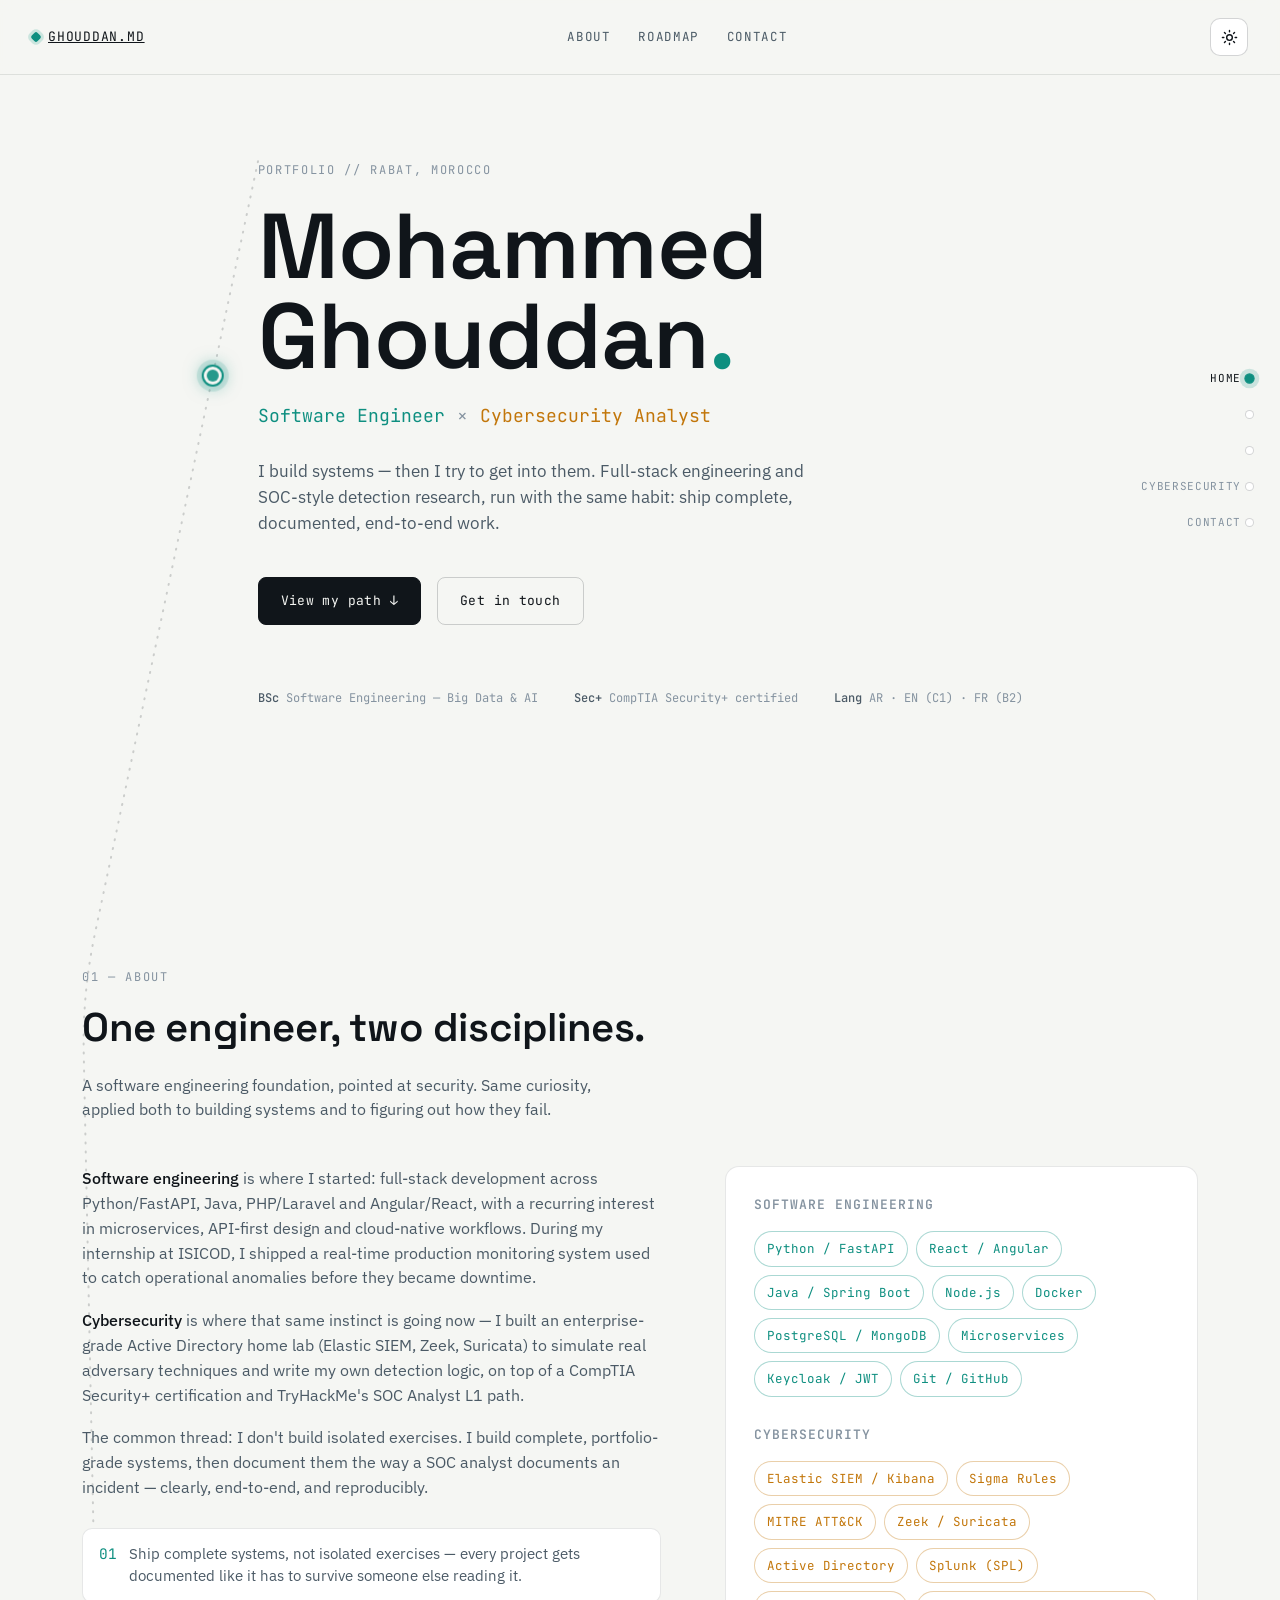
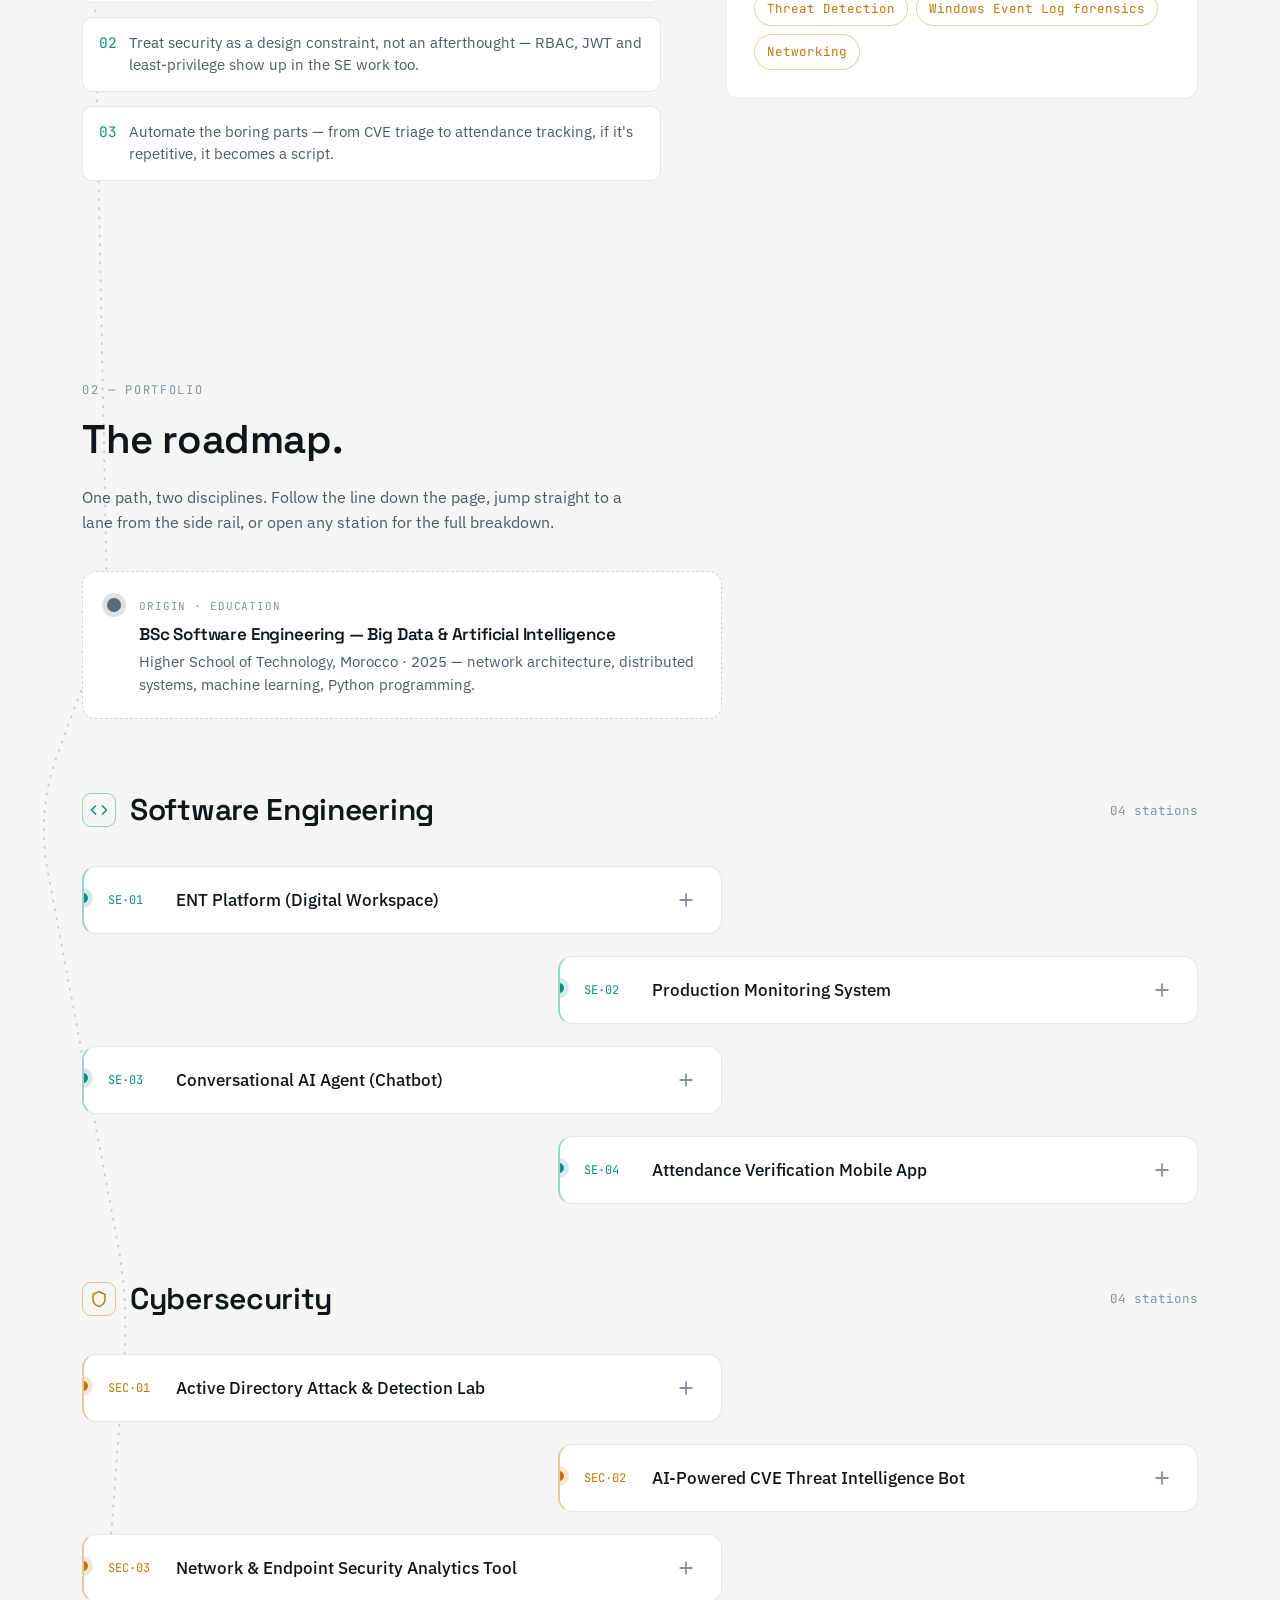
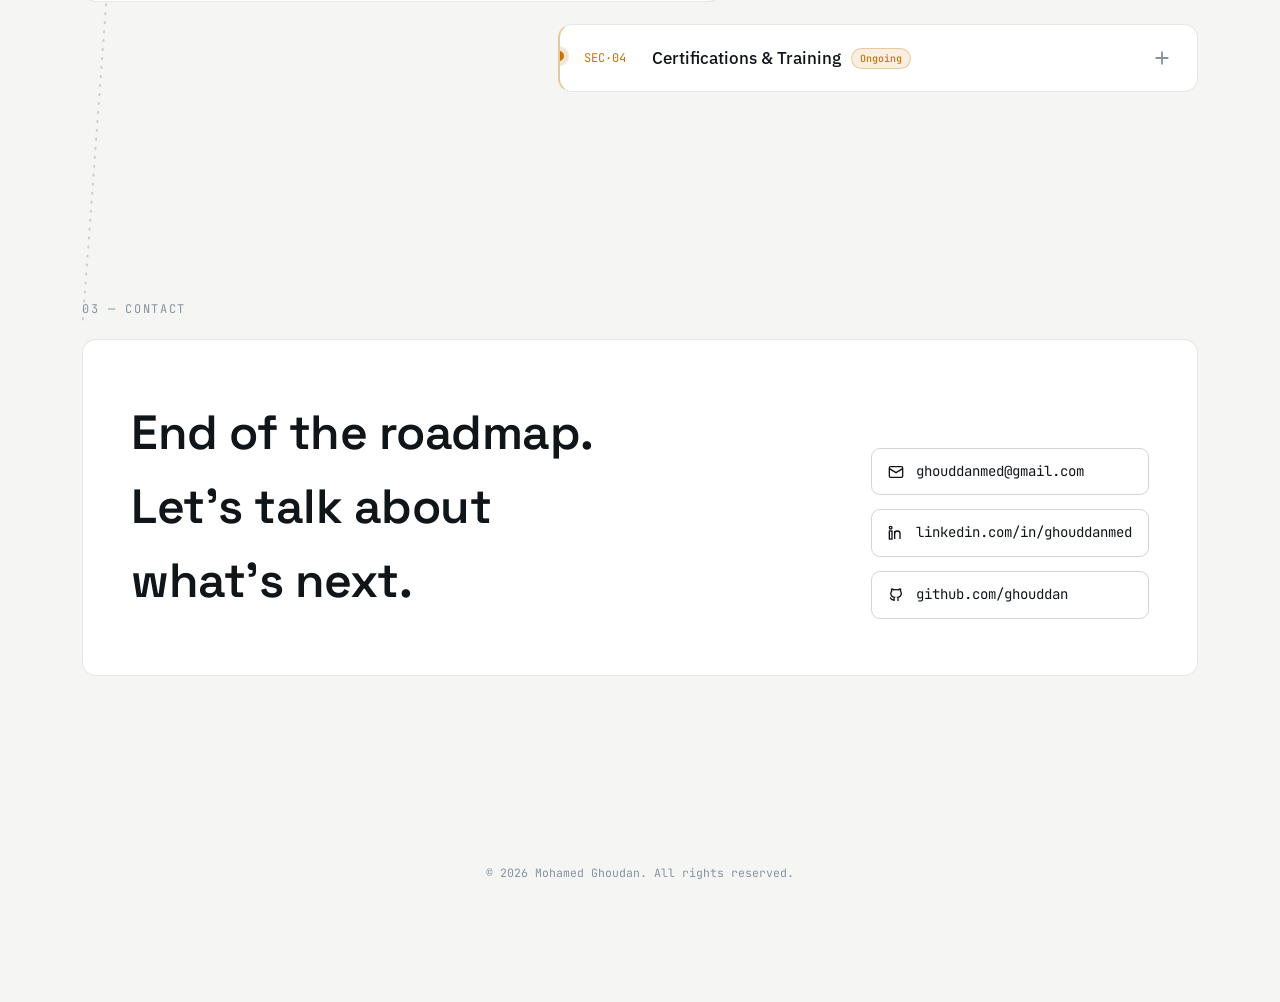
==== index.html @ 58d532fa "change filename" ====
<!DOCTYPE html>
<html lang="en" data-theme="dark">
<head>
<meta charset="UTF-8">
<meta name="viewport" content="width=device-width, initial-scale=1.0">
<title>Mohammed Ghouddan — Software Engineer / Cybersecurity Analyst</title>
<meta name="description" content="Portfolio of Mohammed Ghouddan — Software Engineering and Cybersecurity projects, skills and roadmap.">
<link rel="preconnect" href="https://fonts.googleapis.com">
<link rel="preconnect" href="https://fonts.gstatic.com" crossorigin>
<link href="https://fonts.googleapis.com/css2?family=Space+Grotesk:wght@400;500;600;700&family=IBM+Plex+Sans:wght@400;500;600&family=JetBrains+Mono:wght@400;500;600&display=swap" rel="stylesheet">
<link rel="stylesheet" href="GHOUDDAN.css">
</head>
<body>

<header class="topnav">
  <a href="#hero" class="brand"><span class="brand-dot"></span> GHOUDDAN.MD</a>
  <nav class="topnav-links">
    <a href="#about">About</a>
    <a href="#portfolio">Roadmap</a>
    <a href="#contact">Contact</a>
  </nav>
  <button class="theme-toggle" id="themeToggle" aria-label="Toggle dark and light mode">
    <svg class="icon-sun" viewBox="0 0 24 24" fill="none" stroke-width="2" stroke-linecap="round"><circle cx="12" cy="12" r="4"/><path d="M12 2v2M12 20v2M4.9 4.9l1.4 1.4M17.7 17.7l1.4 1.4M2 12h2M20 12h2M4.9 19.1l1.4-1.4M17.7 6.3l1.4-1.4"/></svg>
    <svg class="icon-moon" viewBox="0 0 24 24" fill="none" stroke-width="2" stroke-linecap="round" stroke-linejoin="round"><path d="M21 12.79A9 9 0 1111.21 3 7 7 0 0021 12.79z"/></svg>
  </button>
</header>

<!-- Traveling spine / avatar layer -->
<div id="spine-layer">
  <svg id="spine-svg">
    <defs>
      <linearGradient id="spineGradient" x1="0" y1="0" x2="0" y2="1">
        <stop offset="0%" stop-color="var(--accent-se)"/>
        <stop offset="100%" stop-color="var(--accent-sec)"/>
      </linearGradient>
    </defs>
    <path id="spine-path"></path>
  </svg>
  <div class="avatar" id="avatar"><div class="avatar-core"></div></div>
</div>

<!-- Side navigation rail -->
<nav class="rail" id="rail">
  <button class="rail-item" data-target="hero"><span class="rail-label">Home</span><span class="rail-dot"></span></button>
  <button class="rail-item" data-target="about"><span class="rail-label">About</span><span class="rail-dot"></span></button>
  <button class="rail-item" data-lane="se" data-target="lane-se"><span class="rail-label">Software Eng.</span><span class="rail-dot"></span></button>
  <button class="rail-item" data-lane="sec" data-target="lane-sec"><span class="rail-label">Cybersecurity</span><span class="rail-dot"></span></button>
  <button class="rail-item" data-target="contact"><span class="rail-label">Contact</span><span class="rail-dot"></span></button>
</nav>

<main>

  <!-- ================= HERO ================= -->
  <section class="section hero" id="hero">
    <div class="wrap">
      <div class="path-node" id="anchor-hero"></div>
      <p class="eyebrow">Portfolio // Rabat, Morocco</p>
      <h1>Mohammed<br>Ghouddan<span class="accent">.</span></h1>
      <p class="hero-title">
        <span class="tag-se">Software Engineer</span>
        <span class="sep">×</span>
        <span class="tag-sec">Cybersecurity Analyst</span>
      </p>
      <p class="hero-tagline">I build systems — then I try to get into them. Full-stack engineering and SOC-style detection research, run with the same habit: ship complete, documented, end-to-end work.</p>
      <div class="hero-ctas">
        <a href="#portfolio" class="btn btn-primary">View my path ↓</a>
        <a href="#contact" class="btn btn-ghost">Get in touch</a>
      </div>
      <div class="hero-meta">
        <span><b>BSc</b> Software Engineering — Big Data &amp; AI</span>
        <span><b>Sec+</b> CompTIA Security+ certified</span>
        <span><b>Lang</b> AR · EN (C1) · FR (B2)</span>
      </div>
    </div>
  </section>

  <!-- ================= ABOUT ================= -->
  <section class="section about reveal" id="about">
    <div class="wrap">
      <div class="path-node" id="anchor-about"></div>
      <div class="section-head">
        <p class="eyebrow">01 — About</p>
        <h2>One engineer, two disciplines.</h2>
        <p class="lede">A software engineering foundation, pointed at security. Same curiosity, applied both to building systems and to figuring out how they fail.</p>
      </div>
      <div class="about-grid">
        <div class="about-story">
          <p><strong>Software engineering</strong> is where I started: full-stack development across Python/FastAPI, Java, PHP/Laravel and Angular/React, with a recurring interest in microservices, API-first design and cloud-native workflows. During my internship at ISICOD, I shipped a real-time production monitoring system used to catch operational anomalies before they became downtime.</p>
          <p><strong>Cybersecurity</strong> is where that same instinct is going now — I built an enterprise-grade Active Directory home lab (Elastic SIEM, Zeek, Suricata) to simulate real adversary techniques and write my own detection logic, on top of a CompTIA Security+ certification and TryHackMe's SOC Analyst L1 path.</p>
          <p>The common thread: I don't build isolated exercises. I build complete, portfolio-grade systems, then document them the way a SOC analyst documents an incident — clearly, end-to-end, and reproducibly.</p>
          <ul class="philosophy-list">
            <li><span class="glyph">01</span> Ship complete systems, not isolated exercises — every project gets documented like it has to survive someone else reading it.</li>
            <li><span class="glyph">02</span> Treat security as a design constraint, not an afterthought — RBAC, JWT and least-privilege show up in the SE work too.</li>
            <li><span class="glyph">03</span> Automate the boring parts — from CVE triage to attendance tracking, if it's repetitive, it becomes a script.</li>
          </ul>
        </div>
        <div class="skills-panel">
          <h3>Software Engineering</h3>
          <div class="chip-row">
            <span class="chip se">Python / FastAPI</span>
            <span class="chip se">React / Angular</span>
            <span class="chip se">Java / Spring Boot</span>
            <span class="chip se">Node.js</span>
            <span class="chip se">Docker</span>
            <span class="chip se">PostgreSQL / MongoDB</span>
            <span class="chip se">Microservices</span>
            <span class="chip se">Keycloak / JWT</span>
            <span class="chip se">Git / GitHub</span>

            
          </div>
          <h3 class="sec-h">Cybersecurity</h3>
          <div class="chip-row">
            <span class="chip sec">Elastic SIEM / Kibana</span>
            <span class="chip sec">Sigma Rules</span>
            <span class="chip sec">MITRE ATT&amp;CK</span>
            <span class="chip sec">Zeek / Suricata</span>
            <span class="chip sec">Active Directory</span>
            <span class="chip sec">Splunk (SPL)</span>
            <span class="chip sec">Threat Detection</span>
            <span class="chip sec">Windows Event Log forensics</span>
            <span class="chip sec">Networking</span>
          </div>
        </div>
      </div>
    </div>
  </section>

  <!-- ================= PORTFOLIO / ROADMAP ================= -->
  <section class="section portfolio reveal" id="portfolio">
    <div class="wrap">
      <div class="section-head portfolio-header">
        <p class="eyebrow">02 — Portfolio</p>
        <h2>The roadmap.</h2>
        <p class="lede">One path, two disciplines. Follow the line down the page, jump straight to a lane from the side rail, or open any station for the full breakdown.</p>
      </div>

      <div class="edu-node">
        <div class="path-node" id="anchor-edu"></div>
        <div class="node-marker"></div>
        <div>
          <p class="node-label">Origin · Education</p>
          <h4>BSc Software Engineering — Big Data &amp; Artificial Intelligence</h4>
          <p>Higher School of Technology, Morocco · 2025 — network architecture, distributed systems, machine learning, Python programming.</p>
        </div>
      </div>

      <!-- ===== SE LANE ===== -->
      <div class="lane lane-se" id="lane-se">
        <div class="path-node" id="anchor-lane-se"></div>
        <div class="lane-head">
          <span class="lane-icon"><svg viewBox="0 0 24 24" fill="none" stroke="currentColor" stroke-width="2"><polyline points="16 18 22 12 16 6"/><polyline points="8 6 2 12 8 18"/></svg></span>
          <h3>Software Engineering</h3>
          <span class="lane-sub">04 stations</span>
        </div>
        <div class="stations">

          <article class="station" data-lane="se">
            <div class="node-marker"></div>
            <button class="station-toggle" aria-expanded="false">
              <span class="station-index">SE·01</span>
              <span class="station-title">ENT Platform (Digital Workspace)</span>
              <span class="station-caret"><svg viewBox="0 0 24 24" fill="none" stroke="currentColor" stroke-width="2"><path d="M12 5v14M5 12h14"/></svg></span>
            </button>
            <div class="station-panel">
              <div class="station-panel-inner">
                <dl class="station-grid">
                  <div><dt>The Problem</dt><dd>Teams needed one secure, centralized digital workspace for files and internal comms instead of fragmented tools scattered across services.</dd></div>
                  <div><dt>The Process</dt><dd>Designed a microservices architecture, built an auth layer around Keycloak/JWT, wired MinIO for distributed file storage with role-controlled access, and containerized every service with Docker for repeatable deploys.</dd></div>
                  <div><dt>Tools Used</dt><dd><div class="tool-chip-row"><span class="tool-chip">Python</span><span class="tool-chip">FastAPI</span><span class="tool-chip">React</span><span class="tool-chip">Cassandra</span><span class="tool-chip">MinIO</span><span class="tool-chip">Redis</span><span class="tool-chip">Docker</span><span class="tool-chip">Keycloak</span></div></dd></div>
                  <div><dt>Result / Impact</dt><dd>Role-based access control across every service and a horizontally scalable storage layer — architecture ready for multi-team use.</dd></div>
                </dl>
              </div>
            </div>
          </article>

          <article class="station" data-lane="se">
            <div class="node-marker"></div>
            <button class="station-toggle" aria-expanded="false">
              <span class="station-index">SE·02</span>
              <span class="station-title">Production Monitoring System</span>
              <span class="station-caret"><svg viewBox="0 0 24 24" fill="none" stroke="currentColor" stroke-width="2"><path d="M12 5v14M5 12h14"/></svg></span>
            </button>
            <div class="station-panel">
              <div class="station-panel-inner">
                <dl class="station-grid">
                  <div><dt>The Problem</dt><dd>The factory had no real-time visibility into production. Machine failures and downtime were detected late, leading to delayed responses and reduced efficiency.</dd></div>
                  <div><dt>The Process</dt><dd>Built an Angular dashboard consuming a Spring Boot REST API, implemented live data-fetching and state management, and designed KPI visualizations around how floor operators actually work.</dd></div>
                  <div><dt>Tools Used</dt><dd><div class="tool-chip-row"><span class="tool-chip">Angular</span><span class="tool-chip">Spring Boot</span><span class="tool-chip">REST APIs</span><span class="tool-chip">Java</span></div></dd></div>
                  <div><dt>Result / Impact</dt><dd>Real-time dashboards that cut the time to spot anomalies, directly reducing unplanned downtime windows.</dd></div>
                </dl>
              </div>
            </div>
          </article>

          <article class="station" data-lane="se">
            <div class="node-marker"></div>
            <button class="station-toggle" aria-expanded="false">
              <span class="station-index">SE·03</span>
              <span class="station-title">Conversational AI Agent (Chatbot)</span>
              <span class="station-caret"><svg viewBox="0 0 24 24" fill="none" stroke="currentColor" stroke-width="2"><path d="M12 5v14M5 12h14"/></svg></span>
            </button>
            <div class="station-panel">
              <div class="station-panel-inner">
                <dl class="station-grid">
                  <div><dt>The Problem</dt><dd>Internal teams needed a fast way to query organization-specific knowledge without digging through scattered documents.</dd></div>
                  <div><dt>The Process</dt><dd>Scraped and structured organizational web data, then layered prompt design and NLP techniques on top of LLaMA 3 to keep answers grounded and contextual.</dd></div>
                  <div><dt>Tools Used</dt><dd><div class="tool-chip-row"><span class="tool-chip">LLaMA 3</span><span class="tool-chip">Python</span><span class="tool-chip">NLP</span><span class="tool-chip">Prompt Engineering</span></div></dd></div>
                  <div><dt>Result / Impact</dt><dd>A working conversational layer over internal knowledge that cut the time to find a specific answer from minutes to seconds.</dd></div>
                </dl>
              </div>
            </div>
          </article>

          <article class="station" data-lane="se">
            <div class="node-marker"></div>
            <button class="station-toggle" aria-expanded="false">
              <span class="station-index">SE·04</span>
              <span class="station-title">Attendance Verification Mobile App</span>
              <span class="station-caret"><svg viewBox="0 0 24 24" fill="none" stroke="currentColor" stroke-width="2"><path d="M12 5v14M5 12h14"/></svg></span>
            </button>
            <div class="station-panel">
              <div class="station-panel-inner">
                <dl class="station-grid">
                  <div><dt>The Problem</dt><dd>Manual attendance tracking was slow, error-prone, and easy to falsify.</dd></div>
                  <div><dt>The Process</dt><dd>Built a Flutter app with QR-code check-in and designed a fast, intuitive mobile UI for scanning under real classroom conditions.</dd></div>
                  <div><dt>Tools Used</dt><dd><div class="tool-chip-row"><span class="tool-chip">Flutter</span><span class="tool-chip">Dart</span><span class="tool-chip">QR Scanning</span></div></dd></div>
                  <div><dt>Result / Impact</dt><dd>Verifiable, tamper-resistant attendance records captured in seconds per student.</dd></div>
                </dl>
              </div>
            </div>
          </article>

        </div>
      </div>

      <!-- ===== SECURITY LANE ===== -->
      <div class="lane lane-sec" id="lane-sec">
        <div class="path-node" id="anchor-lane-sec"></div>
        <div class="lane-head">
          <span class="lane-icon"><svg viewBox="0 0 24 24" fill="none" stroke="currentColor" stroke-width="2"><path d="M12 2l8 4v6c0 5-3.4 8.4-8 10-4.6-1.6-8-5-8-10V6l8-4z"/></svg></span>
          <h3>Cybersecurity</h3>
          <span class="lane-sub">04 stations</span>
        </div>
        <div class="stations">

          <article class="station" data-lane="sec">
            <div class="node-marker"></div>
            <button class="station-toggle" aria-expanded="false">
              <span class="station-index">SEC·01</span>
              <span class="station-title">Active Directory Attack &amp; Detection Lab</span>
              <span class="station-caret"><svg viewBox="0 0 24 24" fill="none" stroke="currentColor" stroke-width="2"><path d="M12 5v14M5 12h14"/></svg></span>
            </button>
            <div class="station-panel">
              <div class="station-panel-inner">
                <dl class="station-grid">
                  <div><dt>The Problem</dt><dd>Wanted hands-on, SOC-equivalent experience detecting real adversary techniques instead of just reading about them.</dd></div>
                  <div><dt>The Process</dt><dd>Deployed a full virtualized enterprise environment — Windows Server AD/DC, domain-joined clients, a Kali attacker VM, Elastic SIEM, Zeek, Suricata and Sysmon telemetry — then ran 10+ attack scenarios (Kerberoasting, Pass-the-Hash, credential dumping, lateral movement, persistence, C2) and wrote a Sigma rule for each, mapped to MITRE ATT&amp;CK.</dd></div>
                  <div><dt>Tools Used</dt><dd><div class="tool-chip-row"><span class="tool-chip">Elastic SIEM</span><span class="tool-chip">Zeek</span><span class="tool-chip">Suricata</span><span class="tool-chip">Sysmon</span><span class="tool-chip">Sigma</span><span class="tool-chip">MITRE ATT&amp;CK</span><span class="tool-chip">Kali Linux</span></div></dd></div>
                  <div><dt>Result / Impact</dt><dd>10+ documented attack-and-detect cycles published to GitHub with incident reports, IOC lists and detection-gap analysis, written to SOC reporting standards.</dd></div>
                </dl>
              </div>
            </div>
          </article>

          <article class="station" data-lane="sec">
            <div class="node-marker"></div>
            <button class="station-toggle" aria-expanded="false">
              <span class="station-index">SEC·02</span>
              <span class="station-title">AI-Powered CVE Threat Intelligence Bot</span>
              <span class="station-caret"><svg viewBox="0 0 24 24" fill="none" stroke="currentColor" stroke-width="2"><path d="M12 5v14M5 12h14"/></svg></span>
            </button>
            <div class="station-panel">
              <div class="station-panel-inner">
                <dl class="station-grid">
                  <div><dt>The Problem</dt><dd>Roughly 287 new CVEs surface daily — manually triaging which ones actually matter isn't sustainable for a small team.</dd></div>
                  <div><dt>The Process</dt><dd>Built a pipeline pulling from NVD, CISA KEV and EPSS, ran everything through a 3-tier intelligent filter, then fed structured payloads to Gemini Flash to draft analyst-style briefings, delivered daily via Telegram on a cron schedule.</dd></div>
                  <div><dt>Tools Used</dt><dd><div class="tool-chip-row"><span class="tool-chip">Python</span><span class="tool-chip">NVD API</span><span class="tool-chip">CISA KEV</span><span class="tool-chip">EPSS</span><span class="tool-chip">Gemini Flash</span><span class="tool-chip">Telegram Bot API</span></div></dd></div>
                  <div><dt>Result / Impact</dt><dd>Cut ~287 raw daily CVEs down to 5–10 genuinely actionable alerts, delivered automatically every day.</dd></div>
                </dl>
              </div>
            </div>
          </article>

          <article class="station" data-lane="sec">
            <div class="node-marker"></div>
            <button class="station-toggle" aria-expanded="false">
              <span class="station-index">SEC·03</span>
              <span class="station-title">Network &amp; Endpoint Security Analytics Tool</span>
              <span class="station-caret"><svg viewBox="0 0 24 24" fill="none" stroke="currentColor" stroke-width="2"><path d="M12 5v14M5 12h14"/></svg></span>
            </button>
            <div class="station-panel">
              <div class="station-panel-inner">
                <dl class="station-grid">
                  <div><dt>The Problem</dt><dd>Manual PCAP and log review during triage is slow, repetitive, and easy to get wrong under time pressure.</dd></div>
                  <div><dt>The Process</dt><dd>Built a Python engine on Scapy and Pandas for automated anomaly detection and IOC extraction across combined PCAP and log sources, producing structured triage reports.</dd></div>
                  <div><dt>Tools Used</dt><dd><div class="tool-chip-row"><span class="tool-chip">Python</span><span class="tool-chip">Scapy</span><span class="tool-chip">Pandas</span></div></dd></div>
                  <div><dt>Result / Impact</dt><dd>Structured, reproducible triage reports that cut manual review time on suspicious traffic investigations.</dd></div>
                </dl>
              </div>
            </div>
          </article>

          <article class="station is-cert" data-lane="sec">
            <div class="node-marker"></div>
            <button class="station-toggle" aria-expanded="false">
              <span class="station-index">SEC·04</span>
              <span class="station-title">Certifications &amp; Training <span class="cert-badge">Ongoing</span></span>
              <span class="station-caret"><svg viewBox="0 0 24 24" fill="none" stroke="currentColor" stroke-width="2"><path d="M12 5v14M5 12h14"/></svg></span>
            </button>
            <div class="station-panel">
              <div class="station-panel-inner">
                <dl class="station-grid">
                  <div><dt>The Problem</dt><dd>Needed a structured, verifiable way to build and prove SOC-relevant knowledge — SIEM operations, network analysis, incident response — beyond self-directed lab work.</dd></div>
                  <div><dt>The Process</dt><dd>Completed the TryHackMe SOC Analyst Level 1 path end-to-end (SIEM operations, network traffic analysis, endpoint detection, threat intel, phishing analysis, incident response) and earned CompTIA Security+, publishing a write-up for every lab to GitHub.</dd></div>
                  <div><dt>Tools Used</dt><dd><div class="tool-chip-row"><span class="tool-chip">CompTIA Security+</span><span class="tool-chip">TryHackMe</span><span class="tool-chip">SOC Level 1 Path</span></div></dd></div>
                  <div><dt>Result / Impact</dt><dd>CompTIA Security+ (valid Apr 2026 – Apr 2029) plus a full, publicly documented SOC Analyst L1 curriculum — consistent documentation practice aligned with professional SOC reporting.</dd></div>
                </dl>
              </div>
            </div>
          </article>

        </div>
      </div>

    </div>
  </section>

  <!-- ================= CONTACT ================= -->
  <section class="section contact reveal" id="contact">
    <div class="wrap">
      <div class="path-node" id="anchor-contact"></div>
      <p class="eyebrow">03 — Contact</p>
      <div class="contact-box" style="margin-top:20px;">
        <h2>End of the roadmap. Let's talk about what's next.</h2>
        <div class="contact-links">
          <a class="contact-link" href="mailto:ghouddanmed@gmail.com">
            <svg viewBox="0 0 24 24" fill="none" stroke="currentColor" stroke-width="2"><rect x="2" y="4" width="20" height="16" rx="2"/><path d="M2 7l10 6 10-6"/></svg>
            ghouddanmed@gmail.com
          </a>
          <a class="contact-link" href="https://linkedin.com/in/ghouddanmed" target="_blank" rel="noopener">
            <svg viewBox="0 0 24 24" fill="none" stroke="currentColor" stroke-width="2"><rect x="2" y="9" width="4" height="12"/><circle cx="4" cy="4" r="2"/><path d="M10 9v12M10 13a4 4 0 018 0v8"/></svg>
            linkedin.com/in/ghouddanmed
          </a>
          <a class="contact-link" href="https://github.com/ghouddan" target="_blank" rel="noopener">
            <svg viewBox="0 0 24 24" fill="none" stroke="currentColor" stroke-width="2"><path d="M9 19c-4.3 1.4-4.3-2.5-6-3m12 5v-3.5c0-1 .1-1.4-.5-2 2.8-.3 5.5-1.4 5.5-6a4.6 4.6 0 00-1.3-3.2 4.2 4.2 0 00-.1-3.2s-1.1-.3-3.5 1.3a12.3 12.3 0 00-6.2 0C6.7 2.8 5.6 3.1 5.6 3.1a4.2 4.2 0 00-.1 3.2A4.6 4.6 0 004.2 9.5c0 4.6 2.7 5.7 5.5 6-.6.6-.6 1.2-.5 2V21"/></svg>
            github.com/ghouddan
          </a>
        </div>
      </div>
    </div>
  </section>

  <p class="footer">© 2026 Mohamed Ghoudan. All rights reserved.</p>
</main>
<script src="GHOUDDAN.js"></script>
</body>
</html>
---- GHOUDDAN.css ----
/* ============ TOKENS ============ */
:root{
  --bg:#0B0F14;
  --bg-elevated:#111820;
  --surface:#141B24;
  --surface-2:#182029;
  --text:#E7EDF3;
  --text-muted:#8FA0AF;
  --text-faint:#5C6C7A;
  --border:rgba(231,237,243,0.10);
  --border-strong:rgba(231,237,243,0.18);
  --accent-se:#2DD4BF;
  --accent-se-rgb:45,212,191;
  --accent-sec:#F5A623;
  --accent-sec-rgb:245,166,35;
  --accent-neutral:#7C8B99;
  --shadow:0 20px 60px -20px rgba(0,0,0,0.6);
  --radius:14px;
  --font-display:'Space Grotesk', sans-serif;
  --font-body:'IBM Plex Sans', sans-serif;
  --font-mono:'JetBrains Mono', monospace;
  --maxw:1180px;
  --dur:0.5s;
  --ease:cubic-bezier(.22,.61,.36,1);
}
html[data-theme="light"]{
  --bg:#F5F6F3;
  --bg-elevated:#FFFFFF;
  --surface:#FFFFFF;
  --surface-2:#EEF1EE;
  --text:#10151A;
  --text-muted:#4B5A66;
  --text-faint:#8593A0;
  --border:rgba(16,21,26,0.10);
  --border-strong:rgba(16,21,26,0.18);
  --accent-se:#0E8F80;
  --accent-se-rgb:14,143,128;
  --accent-sec:#C2760A;
  --accent-sec-rgb:194,118,10;
  --accent-neutral:#5B6B78;
  --shadow:0 20px 50px -24px rgba(16,21,26,0.25);
}

*{box-sizing:border-box;}
html{scroll-behavior:smooth;}
@media (prefers-reduced-motion: reduce){
  html{scroll-behavior:auto;}
  *{animation-duration:0.001ms !important; animation-iteration-count:1 !important; transition-duration:0.001ms !important;}
}
body{
  margin:0;
  background:var(--bg);
  color:var(--text);
  font-family:var(--font-body);
  line-height:1.55;
  -webkit-font-smoothing:antialiased;
  transition:background var(--dur) var(--ease), color var(--dur) var(--ease);
  overflow-x:hidden;
}
h1,h2,h3,h4{
  font-family:var(--font-display);
  margin:0;
  letter-spacing:-0.01em;
  font-weight:600;
}
p{margin:0;}
a{color:inherit;}
button{font-family:inherit;cursor:pointer;}
.eyebrow{
  font-family:var(--font-mono);
  font-size:12px;
  letter-spacing:0.14em;
  text-transform:uppercase;
  color:var(--text-faint);
}
.wrap{max-width:var(--maxw); margin:0 auto; padding:0 32px;}
@media (max-width:640px){.wrap{padding:0 20px;}}

::selection{background:rgba(var(--accent-se-rgb),0.35); color:var(--text);}
:focus-visible{outline:2px solid var(--accent-se); outline-offset:3px; border-radius:4px;}

/* ============ TOP NAV ============ */
.topnav{
  position:fixed; top:0; left:0; right:0; z-index:60;
  display:flex; align-items:center; justify-content:space-between;
  padding:18px 32px;
  backdrop-filter:blur(10px);
  background:color-mix(in srgb, var(--bg) 78%, transparent);
  border-bottom:1px solid var(--border);
}
.brand{
  font-family:var(--font-mono);
  font-size:13px;
  letter-spacing:0.06em;
  display:flex; align-items:center; gap:8px;
}
.brand-dot{width:8px;height:8px;border-radius:2px;background:var(--accent-se); box-shadow:0 0 0 3px rgba(var(--accent-se-rgb),0.18); transform:rotate(45deg);}
.topnav-links{display:flex; align-items:center; gap:28px;}
.topnav-links a{
  font-family:var(--font-mono);
  font-size:12.5px;
  letter-spacing:0.05em;
  text-transform:uppercase;
  text-decoration:none;
  color:var(--text-muted);
  position:relative;
  padding:4px 0;
  transition:color 0.2s var(--ease);
}
.topnav-links a:hover{color:var(--text);}
.topnav-links a::after{
  content:''; position:absolute; left:0; bottom:-2px; width:0; height:1px;
  background:var(--accent-se); transition:width 0.25s var(--ease);
}
.topnav-links a:hover::after{width:100%;}
@media (max-width:768px){.topnav-links{display:none;}}

.theme-toggle{
  width:38px; height:38px; border-radius:10px;
  border:1px solid var(--border-strong);
  background:var(--surface);
  display:flex; align-items:center; justify-content:center;
  transition:border-color 0.2s var(--ease), transform 0.2s var(--ease);
}
.theme-toggle:hover{border-color:var(--accent-se);}
.theme-toggle svg{width:17px;height:17px; stroke:var(--text);}
html[data-theme="dark"] .icon-sun{display:none;}
html[data-theme="light"] .icon-moon{display:none;}

/* ============ SIDE RAIL NAV ============ */
.rail{
  position:fixed; right:26px; top:50%; transform:translateY(-50%);
  z-index:55; display:flex; flex-direction:column; gap:18px;
  align-items:flex-end;
}
.rail-item{
  display:flex; align-items:center; gap:10px;
  background:none; border:none; padding:2px 0;
  color:var(--text-faint);
}
.rail-dot{
  width:9px; height:9px; border-radius:50%;
  border:1.5px solid var(--border-strong);
  background:var(--bg-elevated);
  transition:all 0.25s var(--ease);
}
.rail-item .rail-label{
  font-family:var(--font-mono); font-size:11px; letter-spacing:0.06em;
  text-transform:uppercase; opacity:0; transform:translateX(6px);
  transition:all 0.2s var(--ease); white-space:nowrap;
}
.rail-item:hover .rail-label{opacity:1; transform:translateX(0);}
.rail-item.active .rail-dot{
  background:var(--accent-se); border-color:var(--accent-se);
  box-shadow:0 0 0 4px rgba(var(--accent-se-rgb),0.18);
  transform:scale(1.15);
}
.rail-item.active[data-lane="sec"] .rail-dot{background:var(--accent-sec); border-color:var(--accent-sec); box-shadow:0 0 0 4px rgba(var(--accent-sec-rgb),0.18);}
.rail-item.active .rail-label{opacity:1; color:var(--text);}
@media (max-width:768px){
  .rail{
    right:0; left:0; top:auto; bottom:0; transform:none;
    flex-direction:row; justify-content:center; gap:22px;
    background:color-mix(in srgb, var(--bg) 85%, transparent);
    backdrop-filter:blur(10px);
    border-top:1px solid var(--border);
    padding:12px 0 calc(12px + env(safe-area-inset-bottom));
  }
  .rail-label{display:none !important;}
}

/* ============ SPINE / PATH LAYER ============ */
#spine-layer{
  position:absolute; top:0; left:0; width:100%; pointer-events:none; z-index:1;
}
#spine-svg{position:absolute; top:0; left:0; width:100%; height:100%; overflow:visible;}
#spine-path{
  fill:none;
  stroke:var(--border-strong);
  stroke-width:2;
  stroke-dasharray:1 8;
  stroke-linecap:round;
}
#spine-path-progress{
  fill:none;
  stroke:url(#spineGradient);
  stroke-width:2;
  stroke-linecap:round;
  transition:stroke-dashoffset 0.05s linear;
}
.avatar{
  position:absolute; top:0; left:0; width:22px; height:22px;
  transform:translate(-50%,-50%);
  z-index:2; will-change:transform;
}
.avatar-core{
  width:100%; height:100%; border-radius:50%;
  background:var(--bg);
  border:2px solid var(--accent-se);
  box-shadow:0 0 0 5px rgba(var(--accent-se-rgb),0.15), 0 0 18px rgba(var(--accent-se-rgb),0.5);
  transition:border-color 0.4s var(--ease), box-shadow 0.4s var(--ease);
}
.avatar-core::after{
  content:''; position:absolute; inset:5px; border-radius:50%;
  background:var(--accent-se);
  opacity:0.9;
}
.avatar.lane-sec .avatar-core{
  border-color:var(--accent-sec);
  box-shadow:0 0 0 5px rgba(var(--accent-sec-rgb),0.15), 0 0 18px rgba(var(--accent-sec-rgb),0.5);
}
.avatar.lane-sec .avatar-core::after{background:var(--accent-sec);}
.path-node{position:absolute; width:1px; height:1px;}

/* ============ SECTIONS ============ */
.section{position:relative; z-index:2; padding:140px 0 60px;}
.reveal{opacity:0; transform:translateY(24px); transition:opacity 0.7s var(--ease), transform 0.7s var(--ease);}
.reveal.in-view{opacity:1; transform:translateY(0);}

/* ---- HERO ---- */
.hero{
  min-height:92vh; display:flex; flex-direction:column; justify-content:center;
  padding-top:100px;
}
.hero .eyebrow{margin-bottom:22px;}
.hero h1{
  font-size:clamp(42px, 8vw, 92px);
  line-height:0.98;
  margin-bottom:20px;
}
.hero h1 .accent{color:var(--accent-se);}
.hero-title{
  font-family:var(--font-mono);
  font-size:clamp(14px,2vw,18px);
  color:var(--text-muted);
  display:flex; align-items:center; gap:12px; flex-wrap:wrap;
  margin-bottom:28px;
}
.hero-title .sep{color:var(--text-faint);}
.hero-title .tag-se{color:var(--accent-se);}
.hero-title .tag-sec{color:var(--accent-sec);}
.hero-tagline{
  max-width:560px; font-size:17px; color:var(--text-muted); margin-bottom:40px;
}
.hero-ctas{display:flex; gap:16px; flex-wrap:wrap;}
.btn{
  font-family:var(--font-mono); font-size:13px; letter-spacing:0.03em;
  padding:13px 22px; border-radius:8px; text-decoration:none;
  display:inline-flex; align-items:center; gap:8px;
  transition:transform 0.2s var(--ease), border-color 0.2s var(--ease), background 0.2s var(--ease);
  border:1px solid var(--border-strong);
}
.btn:hover{transform:translateY(-2px);}
.btn-primary{background:var(--text); color:var(--bg); border-color:var(--text);}
.btn-primary:hover{background:var(--accent-se); border-color:var(--accent-se); color:#04140F;}
.btn-ghost{background:transparent; color:var(--text);}
.btn-ghost:hover{border-color:var(--accent-sec); color:var(--accent-sec);}

.hero-meta{
  margin-top:64px; display:flex; gap:36px; flex-wrap:wrap;
  font-family:var(--font-mono); font-size:12px; color:var(--text-faint);
}
.hero-meta span b{color:var(--text-muted); font-weight:500;}

/* ---- ABOUT ---- */
.about-grid{display:grid; grid-template-columns:1.1fr 0.9fr; gap:64px; align-items:start;}
@media (max-width:860px){.about-grid{grid-template-columns:1fr; gap:40px;}}
.section-head{margin-bottom:44px;}
.section-head h2{font-size:clamp(28px,4vw,40px); margin-top:10px;}
.section-head .lede{color:var(--text-muted); margin-top:14px; max-width:560px; font-size:16px;}

.about-story p{color:var(--text-muted); margin-bottom:18px; font-size:16px;}
.about-story p:last-child{margin-bottom:0;}
.about-story strong{color:var(--text); font-weight:500;}

.philosophy-list{list-style:none; margin:28px 0 0; padding:0; display:grid; gap:14px;}
.philosophy-list li{
  display:flex; gap:12px; font-size:14.5px; color:var(--text-muted);
  padding:14px 16px; border:1px solid var(--border); border-radius:10px; background:var(--surface);
}
.philosophy-list li .glyph{color:var(--accent-se); font-family:var(--font-mono); flex-shrink:0;}

.skills-panel{
  background:var(--surface); border:1px solid var(--border); border-radius:var(--radius);
  padding:28px;
}
.skills-panel h3{font-size:13px; font-family:var(--font-mono); text-transform:uppercase; letter-spacing:0.08em; color:var(--text-faint); margin-bottom:16px;}
.skills-panel h3.sec-h{margin-top:28px;}
.chip-row{display:flex; flex-wrap:wrap; gap:8px;}
.chip{
  font-family:var(--font-mono); font-size:12.5px; padding:7px 12px;
  border-radius:20px; border:1px solid var(--border-strong); color:var(--text-muted);
  background:var(--bg-elevated);
}
.chip.se{border-color:rgba(var(--accent-se-rgb),0.35); color:var(--accent-se);}
.chip.sec{border-color:rgba(var(--accent-sec-rgb),0.35); color:var(--accent-sec);}

/* ---- PORTFOLIO / ROADMAP ---- */
.portfolio-header{text-align:left; margin-bottom:20px;}
.edu-node{
  display:flex; align-items:flex-start; gap:18px;
  margin:36px 0 68px;
  padding:22px 24px; border-radius:var(--radius);
  border:1px dashed var(--border-strong); background:var(--surface);
  max-width:640px;
}
.edu-node .node-marker{
  width:14px; height:14px; border-radius:50%; margin-top:4px; flex-shrink:0;
  background:var(--accent-neutral); box-shadow:0 0 0 5px color-mix(in srgb, var(--accent-neutral) 20%, transparent);
}
.edu-node .node-label{font-family:var(--font-mono); font-size:11px; text-transform:uppercase; letter-spacing:0.08em; color:var(--text-faint); margin-bottom:6px;}
.edu-node h4{font-size:17px; font-weight:600;}
.edu-node p{color:var(--text-muted); font-size:14.5px; margin-top:4px;}

.lane-head{
  display:flex; align-items:center; gap:14px; margin:64px 0 32px;
}
.lane-head h3{font-size:clamp(22px,3vw,30px);}
.lane-head .lane-icon{
  width:34px; height:34px; border-radius:9px; display:flex; align-items:center; justify-content:center;
  border:1px solid var(--border-strong);
}
.lane-se .lane-icon{color:var(--accent-se); border-color:rgba(var(--accent-se-rgb),0.4);}
.lane-sec .lane-icon{color:var(--accent-sec); border-color:rgba(var(--accent-sec-rgb),0.4);}
.lane-head .lane-icon svg{width:18px;height:18px;}
.lane-sub{font-family:var(--font-mono); font-size:12.5px; color:var(--text-faint); margin-left:auto;}

.lane{position:relative; padding-bottom:8px;}
.stations{display:grid; gap:22px;}

.station{
  position:relative;
  border:1px solid var(--border); border-radius:var(--radius);
  background:var(--surface);
  overflow:hidden;
  transition:border-color 0.25s var(--ease), transform 0.25s var(--ease);
  max-width:640px;
}
.lane-se .station:nth-child(even){margin-left:auto;}
.lane-sec .station:nth-child(even){margin-left:auto;}
@media (max-width:760px){
  .lane-se .station:nth-child(even), .lane-sec .station:nth-child(even){margin-left:0;}
}
.station:hover{border-color:var(--border-strong);}
.lane-se .station{border-left:2px solid rgba(var(--accent-se-rgb),0.4);}
.lane-sec .station{border-left:2px solid rgba(var(--accent-sec-rgb),0.4);}

.station .node-marker{
  position:absolute; top:26px; left:-1px; width:10px; height:10px; border-radius:50%;
  transform:translateX(-50%);
}
.lane-se .node-marker{background:var(--accent-se); box-shadow:0 0 0 5px rgba(var(--accent-se-rgb),0.18);}
.lane-sec .node-marker{background:var(--accent-sec); box-shadow:0 0 0 5px rgba(var(--accent-sec-rgb),0.18);}

.station-toggle{
  width:100%; display:flex; align-items:center; gap:16px;
  background:none; border:none; padding:22px 24px; text-align:left;
  color:var(--text);
}
.station-index{
  font-family:var(--font-mono); font-size:12px; color:var(--text-faint);
  flex-shrink:0; width:52px;
}
.lane-se .station-index{color:var(--accent-se);}
.lane-sec .station-index{color:var(--accent-sec);}
.station-title{font-size:17px; font-weight:500; flex:1;}
.station-caret{
  width:22px; height:22px; flex-shrink:0; color:var(--text-faint);
  transition:transform 0.3s var(--ease);
}
.station-toggle[aria-expanded="true"] .station-caret{transform:rotate(45deg); color:var(--accent-se);}
.lane-sec .station-toggle[aria-expanded="true"] .station-caret{color:var(--accent-sec);}

.station-panel{
  max-height:0; overflow:hidden; transition:max-height 0.4s var(--ease);
}
.station-panel-inner{padding:2px 24px 26px 24px;}
.station-grid{display:grid; gap:18px; margin:0;}
.station-grid > div{border-top:1px solid var(--border); padding-top:14px;}
.station-grid dt{
  font-family:var(--font-mono); font-size:11px; text-transform:uppercase; letter-spacing:0.08em;
  color:var(--text-faint); margin-bottom:6px;
}
.station-grid dd{margin:0; font-size:14.5px; color:var(--text-muted);}
.tool-chip-row{display:flex; flex-wrap:wrap; gap:7px;}
.tool-chip{
  font-family:var(--font-mono); font-size:11.5px; padding:5px 10px; border-radius:6px;
  background:var(--bg-elevated); border:1px solid var(--border-strong); color:var(--text-muted);
}

/* Certification node style variant */
.station.is-cert .station-title{display:flex; align-items:center; gap:10px;}
.cert-badge{
  font-family:var(--font-mono); font-size:10px; padding:3px 8px; border-radius:20px;
  background:rgba(var(--accent-sec-rgb),0.12); color:var(--accent-sec); border:1px solid rgba(var(--accent-sec-rgb),0.3);
}

/* ---- CONTACT ---- */
.contact{padding-bottom:160px;}
.contact-box{
  border:1px solid var(--border); border-radius:var(--radius); background:var(--surface);
  padding:56px 48px; display:flex; justify-content:space-between; align-items:flex-end; gap:40px; flex-wrap:wrap;
}
.contact-box h2{font-size:clamp(30px,5vw,48px); max-width:520px;}
.contact-links{display:flex; flex-direction:column; gap:14px;}
.contact-link{
  display:flex; align-items:center; gap:12px; text-decoration:none; color:var(--text);
  font-family:var(--font-mono); font-size:14px; padding:12px 16px; border:1px solid var(--border-strong);
  border-radius:9px; transition:all 0.2s var(--ease); min-width:260px;
}
.contact-link:hover{border-color:var(--accent-se); color:var(--accent-se); transform:translateX(4px);}
.contact-link svg{width:16px; height:16px; flex-shrink:0;}
@media (max-width:760px){
  .contact-box{
    justify-content:center;
    align-items:center;
    text-align:center;
  }
  .contact-box h2{
    max-width:100%;
    width:100%;
  }
  .contact-links{
    width:100%;
    align-items:center;
  }
  .contact-link{
    min-width:auto;
    width:100%;
    max-width:560px;
  }
}
.footer{
  text-align:center; padding:28px 0 120px; font-family:var(--font-mono); font-size:11.5px; color:var(--text-faint);
}
@media (max-width:768px){.footer{padding-bottom:90px;}}
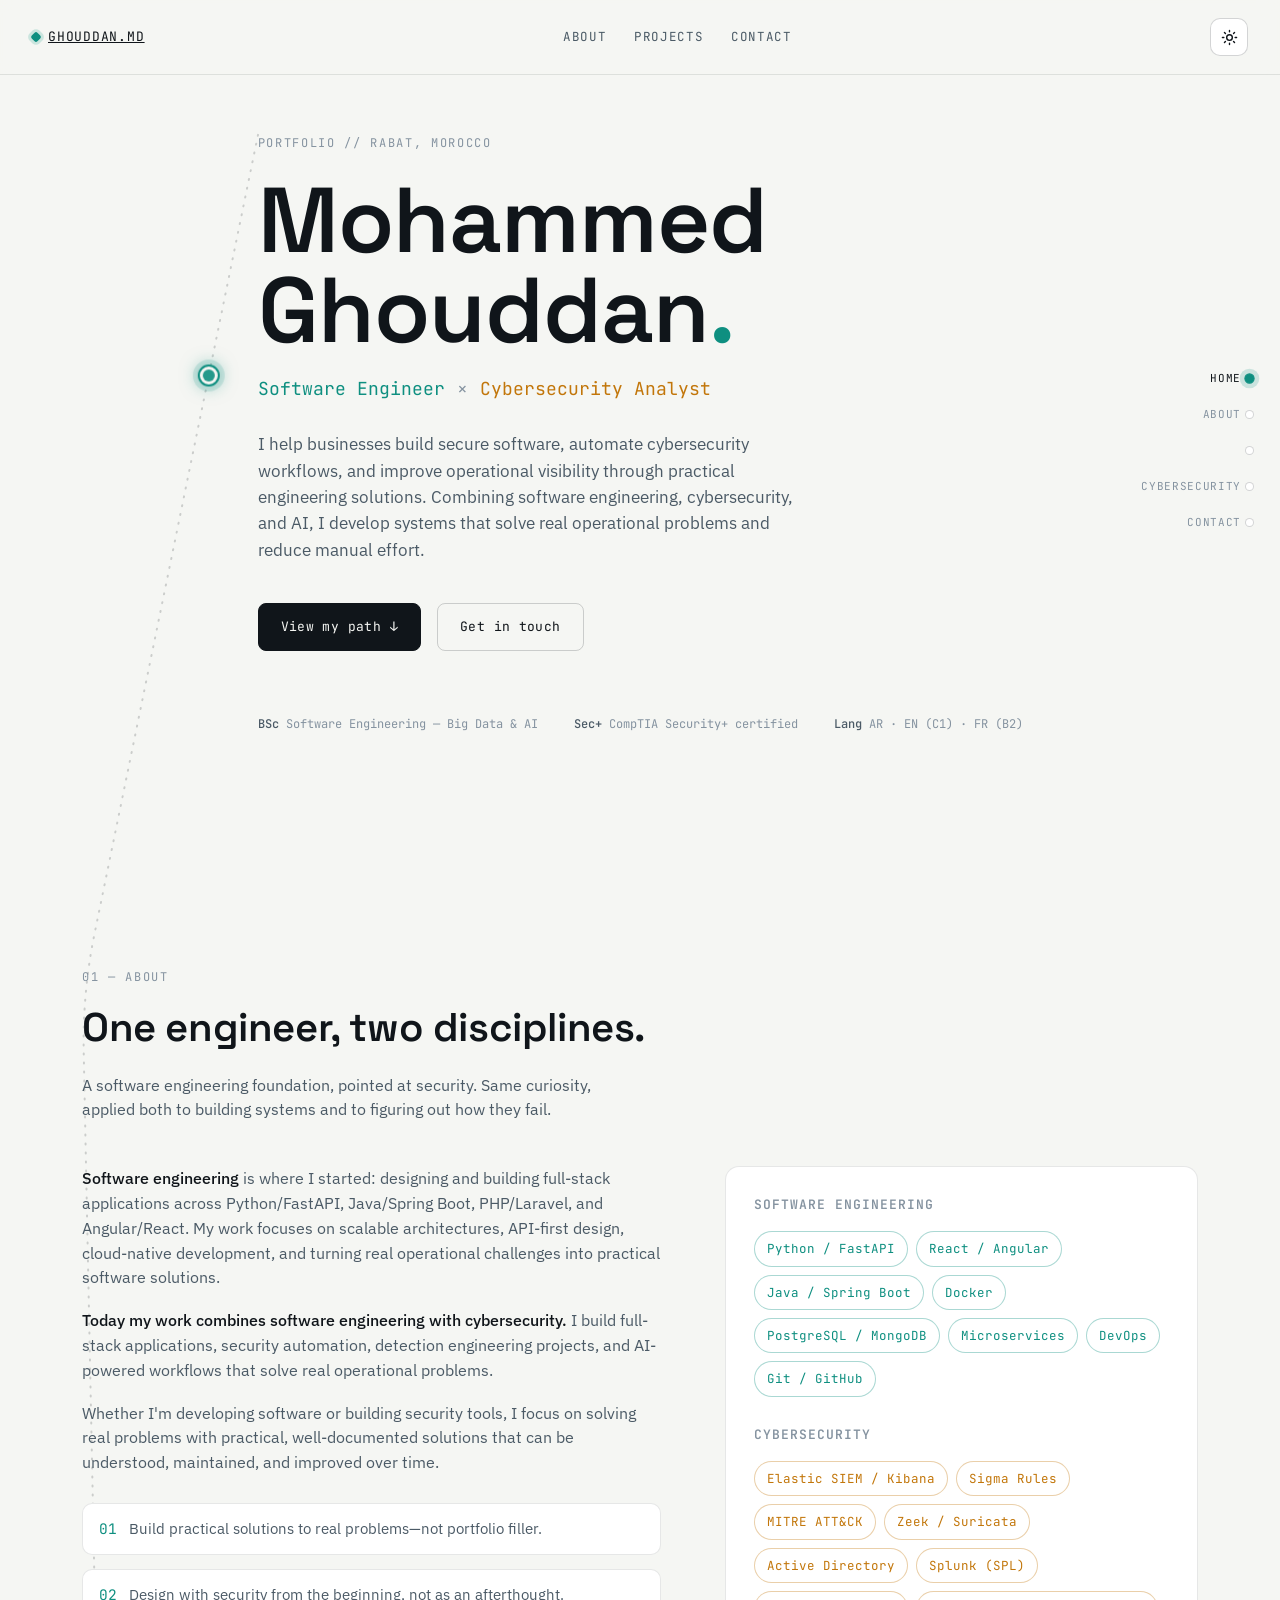
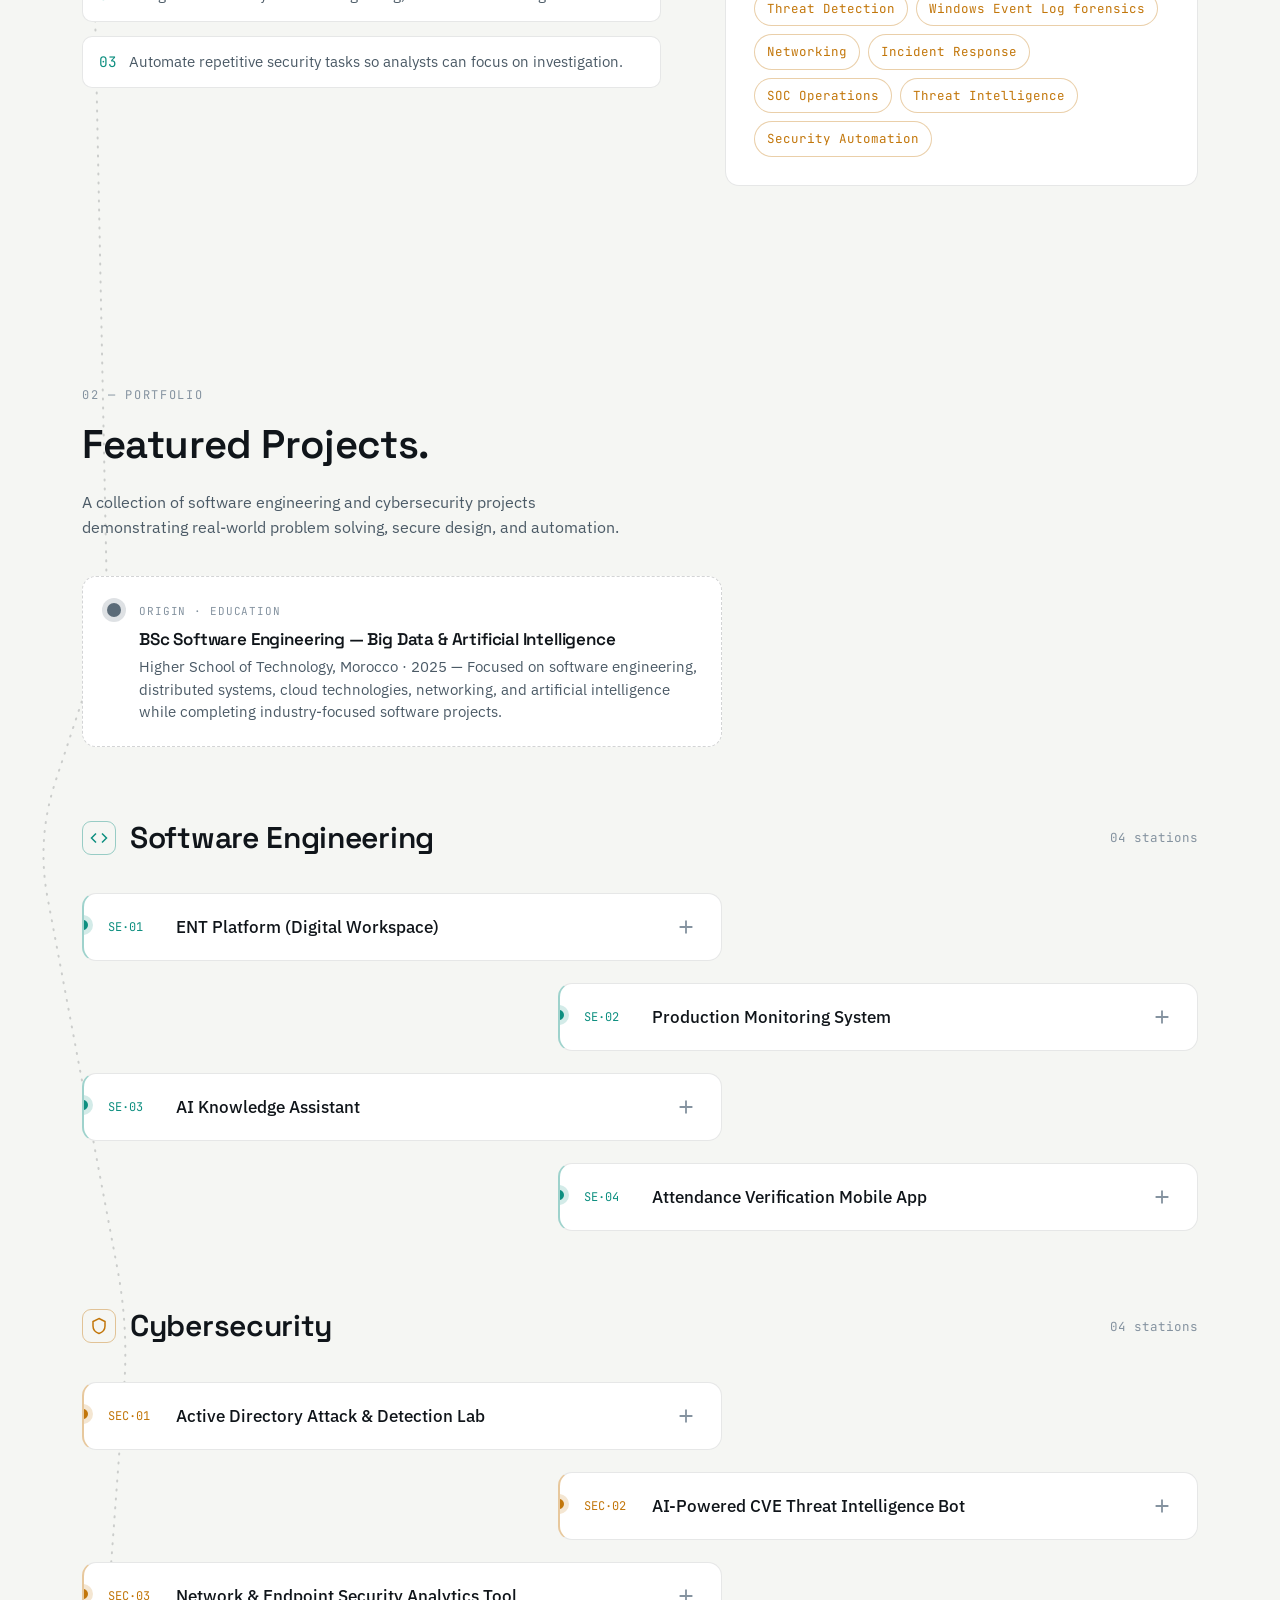
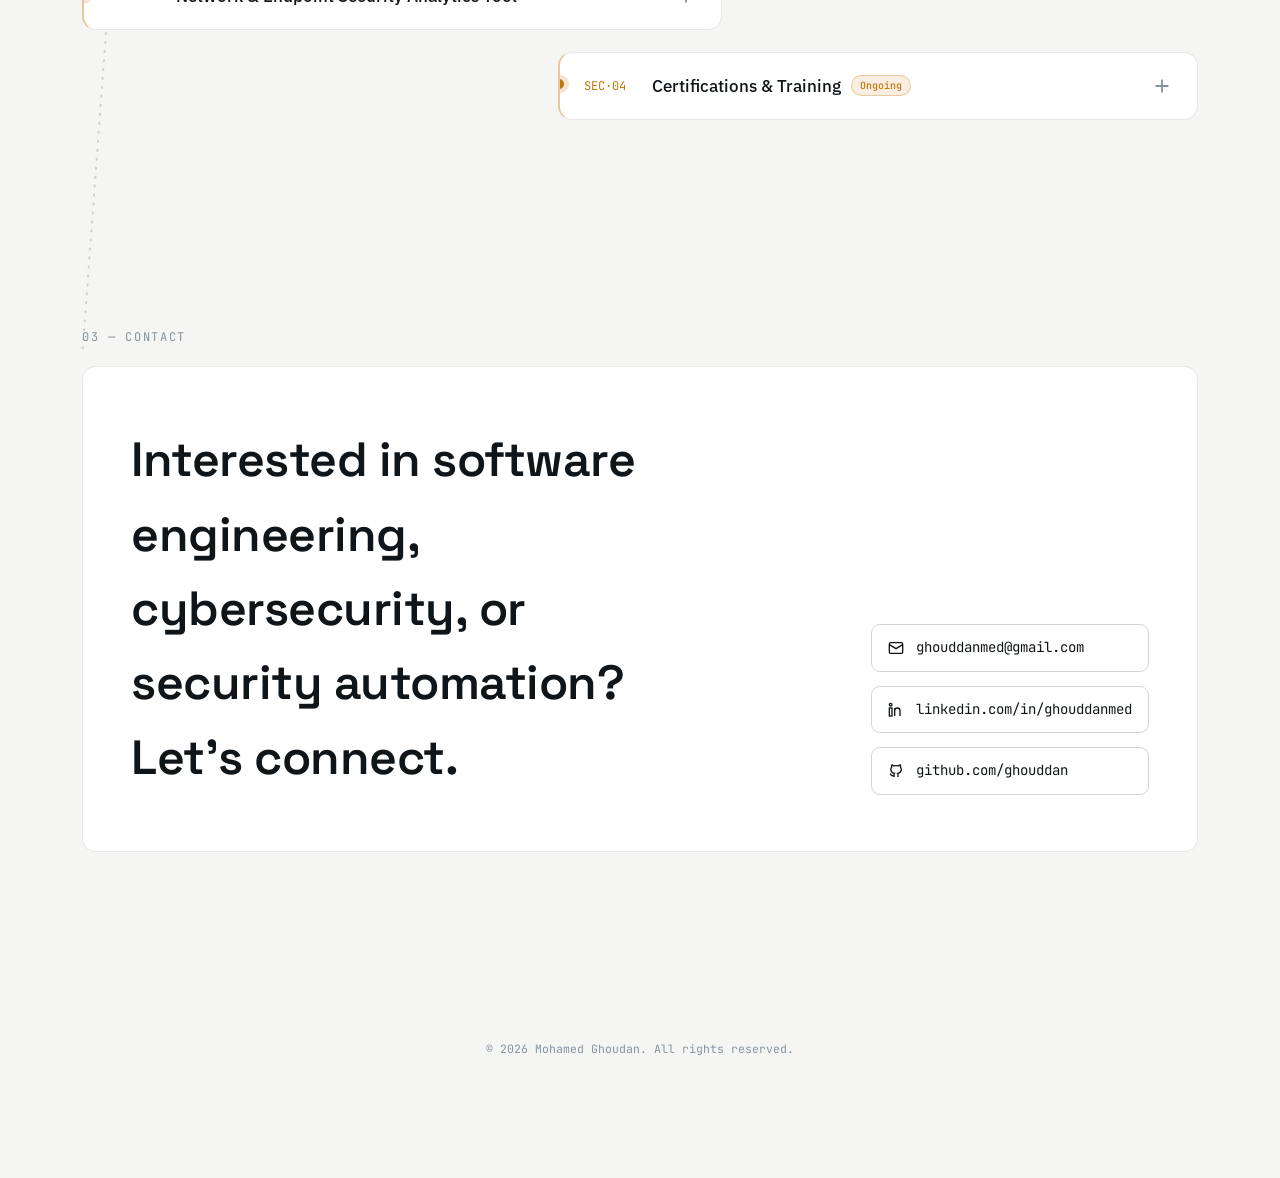
==== commit 3dc04181: "Revise content in index.html for clarity and updates Updated various sections of the index.html file" ====
--- a/index.html
+++ b/index.html
@@ -8,6 +8,7 @@
 <link rel="preconnect" href="https://fonts.googleapis.com">
 <link rel="preconnect" href="https://fonts.gstatic.com" crossorigin>
 <link href="https://fonts.googleapis.com/css2?family=Space+Grotesk:wght@400;500;600;700&family=IBM+Plex+Sans:wght@400;500;600&family=JetBrains+Mono:wght@400;500;600&display=swap" rel="stylesheet">
+<link rel="icon" type="image/x-icon" href="favicon2.png">
 <link rel="stylesheet" href="GHOUDDAN.css">
 </head>
 <body>
@@ -16,7 +17,7 @@
   <a href="#hero" class="brand"><span class="brand-dot"></span> GHOUDDAN.MD</a>
   <nav class="topnav-links">
     <a href="#about">About</a>
-    <a href="#portfolio">Roadmap</a>
+    <a href="#portfolio">Projects</a>
     <a href="#contact">Contact</a>
   </nav>
   <button class="theme-toggle" id="themeToggle" aria-label="Toggle dark and light mode">
@@ -61,7 +62,7 @@
         <span class="sep">×</span>
         <span class="tag-sec">Cybersecurity Analyst</span>
       </p>
-      <p class="hero-tagline">I build systems — then I try to get into them. Full-stack engineering and SOC-style detection research, run with the same habit: ship complete, documented, end-to-end work.</p>
+      <p class="hero-tagline">I help businesses build secure software, automate cybersecurity workflows, and improve operational visibility through practical engineering solutions. Combining software engineering, cybersecurity, and AI, I develop systems that solve real operational problems and reduce manual effort.</p>
       <div class="hero-ctas">
         <a href="#portfolio" class="btn btn-primary">View my path ↓</a>
         <a href="#contact" class="btn btn-ghost">Get in touch</a>
@@ -85,13 +86,13 @@
       </div>
       <div class="about-grid">
         <div class="about-story">
-          <p><strong>Software engineering</strong> is where I started: full-stack development across Python/FastAPI, Java, PHP/Laravel and Angular/React, with a recurring interest in microservices, API-first design and cloud-native workflows. During my internship at ISICOD, I shipped a real-time production monitoring system used to catch operational anomalies before they became downtime.</p>
-          <p><strong>Cybersecurity</strong> is where that same instinct is going now — I built an enterprise-grade Active Directory home lab (Elastic SIEM, Zeek, Suricata) to simulate real adversary techniques and write my own detection logic, on top of a CompTIA Security+ certification and TryHackMe's SOC Analyst L1 path.</p>
-          <p>The common thread: I don't build isolated exercises. I build complete, portfolio-grade systems, then document them the way a SOC analyst documents an incident — clearly, end-to-end, and reproducibly.</p>
+          <p><strong>Software engineering</strong> is where I started: designing and building full-stack applications across Python/FastAPI, Java/Spring Boot, PHP/Laravel, and Angular/React. My work focuses on scalable architectures, API-first design, cloud-native development, and turning real operational challenges into practical software solutions.</p>
+          <p><strong>Today my work combines software engineering with cybersecurity.</strong> I build full-stack applications, security automation, detection engineering projects, and AI-powered workflows that solve real operational problems.</p>
+          <p>Whether I'm developing software or building security tools, I focus on solving real problems with practical, well-documented solutions that can be understood, maintained, and improved over time.</p>
           <ul class="philosophy-list">
-            <li><span class="glyph">01</span> Ship complete systems, not isolated exercises — every project gets documented like it has to survive someone else reading it.</li>
-            <li><span class="glyph">02</span> Treat security as a design constraint, not an afterthought — RBAC, JWT and least-privilege show up in the SE work too.</li>
-            <li><span class="glyph">03</span> Automate the boring parts — from CVE triage to attendance tracking, if it's repetitive, it becomes a script.</li>
+            <li><span class="glyph">01</span> Build practical solutions to real problems—not portfolio filler.</li>
+            <li><span class="glyph">02</span> Design with security from the beginning, not as an afterthought.</li>
+            <li><span class="glyph">03</span>Automate repetitive security tasks so analysts can focus on investigation.</li>
           </ul>
         </div>
         <div class="skills-panel">
@@ -100,11 +101,10 @@
             <span class="chip se">Python / FastAPI</span>
             <span class="chip se">React / Angular</span>
             <span class="chip se">Java / Spring Boot</span>
-            <span class="chip se">Node.js</span>
             <span class="chip se">Docker</span>
             <span class="chip se">PostgreSQL / MongoDB</span>
             <span class="chip se">Microservices</span>
-            <span class="chip se">Keycloak / JWT</span>
+            <span class="chip se">DevOps</span>
             <span class="chip se">Git / GitHub</span>
 
             
@@ -120,6 +120,10 @@
             <span class="chip sec">Threat Detection</span>
             <span class="chip sec">Windows Event Log forensics</span>
             <span class="chip sec">Networking</span>
+            <span class="chip sec">Incident Response</span>
+            <span class="chip sec">SOC Operations</span>
+            <span class="chip sec">Threat Intelligence</span>
+            <span class="chip sec">Security Automation</span>
           </div>
         </div>
       </div>
@@ -131,8 +135,8 @@
     <div class="wrap">
       <div class="section-head portfolio-header">
         <p class="eyebrow">02 — Portfolio</p>
-        <h2>The roadmap.</h2>
-        <p class="lede">One path, two disciplines. Follow the line down the page, jump straight to a lane from the side rail, or open any station for the full breakdown.</p>
+        <h2>Featured Projects.</h2>
+        <p class="lede">A collection of software engineering and cybersecurity projects demonstrating real-world problem solving, secure design, and automation.</p>
       </div>
 
       <div class="edu-node">
@@ -141,7 +145,7 @@
         <div>
           <p class="node-label">Origin · Education</p>
           <h4>BSc Software Engineering — Big Data &amp; Artificial Intelligence</h4>
-          <p>Higher School of Technology, Morocco · 2025 — network architecture, distributed systems, machine learning, Python programming.</p>
+          <p>Higher School of Technology, Morocco · 2025 — Focused on software engineering, distributed systems, cloud technologies, networking, and artificial intelligence while completing industry-focused software projects.</p>
         </div>
       </div>
 
@@ -168,7 +172,7 @@
                   <div><dt>The Problem</dt><dd>Teams needed one secure, centralized digital workspace for files and internal comms instead of fragmented tools scattered across services.</dd></div>
                   <div><dt>The Process</dt><dd>Designed a microservices architecture, built an auth layer around Keycloak/JWT, wired MinIO for distributed file storage with role-controlled access, and containerized every service with Docker for repeatable deploys.</dd></div>
                   <div><dt>Tools Used</dt><dd><div class="tool-chip-row"><span class="tool-chip">Python</span><span class="tool-chip">FastAPI</span><span class="tool-chip">React</span><span class="tool-chip">Cassandra</span><span class="tool-chip">MinIO</span><span class="tool-chip">Redis</span><span class="tool-chip">Docker</span><span class="tool-chip">Keycloak</span></div></dd></div>
-                  <div><dt>Result / Impact</dt><dd>Role-based access control across every service and a horizontally scalable storage layer — architecture ready for multi-team use.</dd></div>
+                  <div><dt>Result / Impact</dt><dd>Delivered a secure, scalable digital workspace with centralized authentication, distributed storage, and role-based access for multiple user groups.</dd></div>
                 </dl>
               </div>
             </div>
@@ -185,7 +189,7 @@
               <div class="station-panel-inner">
                 <dl class="station-grid">
                   <div><dt>The Problem</dt><dd>The factory had no real-time visibility into production. Machine failures and downtime were detected late, leading to delayed responses and reduced efficiency.</dd></div>
-                  <div><dt>The Process</dt><dd>Built an Angular dashboard consuming a Spring Boot REST API, implemented live data-fetching and state management, and designed KPI visualizations around how floor operators actually work.</dd></div>
+                  <div><dt>The Process</dt><dd>Developed a real-time production monitoring platform with live dashboards, machine status tracking, alerting, and production traceability.</dd></div>
                   <div><dt>Tools Used</dt><dd><div class="tool-chip-row"><span class="tool-chip">Angular</span><span class="tool-chip">Spring Boot</span><span class="tool-chip">REST APIs</span><span class="tool-chip">Java</span></div></dd></div>
                   <div><dt>Result / Impact</dt><dd>Real-time dashboards that cut the time to spot anomalies, directly reducing unplanned downtime windows.</dd></div>
                 </dl>
@@ -197,7 +201,7 @@
             <div class="node-marker"></div>
             <button class="station-toggle" aria-expanded="false">
               <span class="station-index">SE·03</span>
-              <span class="station-title">Conversational AI Agent (Chatbot)</span>
+              <span class="station-title">AI Knowledge Assistant</span>
               <span class="station-caret"><svg viewBox="0 0 24 24" fill="none" stroke="currentColor" stroke-width="2"><path d="M12 5v14M5 12h14"/></svg></span>
             </button>
             <div class="station-panel">
@@ -206,7 +210,7 @@
                   <div><dt>The Problem</dt><dd>Internal teams needed a fast way to query organization-specific knowledge without digging through scattered documents.</dd></div>
                   <div><dt>The Process</dt><dd>Scraped and structured organizational web data, then layered prompt design and NLP techniques on top of LLaMA 3 to keep answers grounded and contextual.</dd></div>
                   <div><dt>Tools Used</dt><dd><div class="tool-chip-row"><span class="tool-chip">LLaMA 3</span><span class="tool-chip">Python</span><span class="tool-chip">NLP</span><span class="tool-chip">Prompt Engineering</span></div></dd></div>
-                  <div><dt>Result / Impact</dt><dd>A working conversational layer over internal knowledge that cut the time to find a specific answer from minutes to seconds.</dd></div>
+                  <div><dt>Result / Impact</dt><dd>Reduced the time required to find organization-specific information by providing contextual answers through a conversational interface.</dd></div>
                 </dl>
               </div>
             </div>
@@ -225,7 +229,7 @@
                   <div><dt>The Problem</dt><dd>Manual attendance tracking was slow, error-prone, and easy to falsify.</dd></div>
                   <div><dt>The Process</dt><dd>Built a Flutter app with QR-code check-in and designed a fast, intuitive mobile UI for scanning under real classroom conditions.</dd></div>
                   <div><dt>Tools Used</dt><dd><div class="tool-chip-row"><span class="tool-chip">Flutter</span><span class="tool-chip">Dart</span><span class="tool-chip">QR Scanning</span></div></dd></div>
-                  <div><dt>Result / Impact</dt><dd>Verifiable, tamper-resistant attendance records captured in seconds per student.</dd></div>
+                  <div><dt>Result / Impact</dt><dd>Digitized attendance tracking, reducing manual work while providing fast and reliable verification for instructors.</dd></div>
                 </dl>
               </div>
             </div>
@@ -254,7 +258,7 @@
             <div class="station-panel">
               <div class="station-panel-inner">
                 <dl class="station-grid">
-                  <div><dt>The Problem</dt><dd>Wanted hands-on, SOC-equivalent experience detecting real adversary techniques instead of just reading about them.</dd></div>
+                  <div><dt>The Problem</dt><dd>Organizations need reliable methods to detect common Active Directory attack techniques before they become security incidents.</dd></div>
                   <div><dt>The Process</dt><dd>Deployed a full virtualized enterprise environment — Windows Server AD/DC, domain-joined clients, a Kali attacker VM, Elastic SIEM, Zeek, Suricata and Sysmon telemetry — then ran 10+ attack scenarios (Kerberoasting, Pass-the-Hash, credential dumping, lateral movement, persistence, C2) and wrote a Sigma rule for each, mapped to MITRE ATT&amp;CK.</dd></div>
                   <div><dt>Tools Used</dt><dd><div class="tool-chip-row"><span class="tool-chip">Elastic SIEM</span><span class="tool-chip">Zeek</span><span class="tool-chip">Suricata</span><span class="tool-chip">Sysmon</span><span class="tool-chip">Sigma</span><span class="tool-chip">MITRE ATT&amp;CK</span><span class="tool-chip">Kali Linux</span></div></dd></div>
                   <div><dt>Result / Impact</dt><dd>10+ documented attack-and-detect cycles published to GitHub with incident reports, IOC lists and detection-gap analysis, written to SOC reporting standards.</dd></div>
@@ -276,7 +280,7 @@
                   <div><dt>The Problem</dt><dd>Roughly 287 new CVEs surface daily — manually triaging which ones actually matter isn't sustainable for a small team.</dd></div>
                   <div><dt>The Process</dt><dd>Built a pipeline pulling from NVD, CISA KEV and EPSS, ran everything through a 3-tier intelligent filter, then fed structured payloads to Gemini Flash to draft analyst-style briefings, delivered daily via Telegram on a cron schedule.</dd></div>
                   <div><dt>Tools Used</dt><dd><div class="tool-chip-row"><span class="tool-chip">Python</span><span class="tool-chip">NVD API</span><span class="tool-chip">CISA KEV</span><span class="tool-chip">EPSS</span><span class="tool-chip">Gemini Flash</span><span class="tool-chip">Telegram Bot API</span></div></dd></div>
-                  <div><dt>Result / Impact</dt><dd>Cut ~287 raw daily CVEs down to 5–10 genuinely actionable alerts, delivered automatically every day.</dd></div>
+                  <div><dt>Result / Impact</dt><dd>Automatically prioritized high-risk vulnerabilities and generated analyst-ready threat intelligence reports, reducing manual triage effort.</dd></div>
                 </dl>
               </div>
             </div>
@@ -295,7 +299,7 @@
                   <div><dt>The Problem</dt><dd>Manual PCAP and log review during triage is slow, repetitive, and easy to get wrong under time pressure.</dd></div>
                   <div><dt>The Process</dt><dd>Built a Python engine on Scapy and Pandas for automated anomaly detection and IOC extraction across combined PCAP and log sources, producing structured triage reports.</dd></div>
                   <div><dt>Tools Used</dt><dd><div class="tool-chip-row"><span class="tool-chip">Python</span><span class="tool-chip">Scapy</span><span class="tool-chip">Pandas</span></div></dd></div>
-                  <div><dt>Result / Impact</dt><dd>Structured, reproducible triage reports that cut manual review time on suspicious traffic investigations.</dd></div>
+                  <div><dt>Result / Impact</dt><dd>Accelerated SOC investigations by automating network traffic analysis, IOC extraction, and report generation.</dd></div>
                 </dl>
               </div>
             </div>
@@ -332,19 +336,19 @@
       <div class="path-node" id="anchor-contact"></div>
       <p class="eyebrow">03 — Contact</p>
       <div class="contact-box" style="margin-top:20px;">
-        <h2>End of the roadmap. Let's talk about what's next.</h2>
+        <h2>Interested in software engineering, cybersecurity, or security automation? Let's connect.</h2>
         <div class="contact-links">
           <a class="contact-link" href="mailto:ghouddanmed@gmail.com">
             <svg viewBox="0 0 24 24" fill="none" stroke="currentColor" stroke-width="2"><rect x="2" y="4" width="20" height="16" rx="2"/><path d="M2 7l10 6 10-6"/></svg>
-            ghouddanmed@gmail.com
+            <span>ghouddanmed@gmail.com</span>
           </a>
           <a class="contact-link" href="https://linkedin.com/in/ghouddanmed" target="_blank" rel="noopener">
             <svg viewBox="0 0 24 24" fill="none" stroke="currentColor" stroke-width="2"><rect x="2" y="9" width="4" height="12"/><circle cx="4" cy="4" r="2"/><path d="M10 9v12M10 13a4 4 0 018 0v8"/></svg>
-            linkedin.com/in/ghouddanmed
+            <span>linkedin.com/in/ghouddanmed</span>
           </a>
           <a class="contact-link" href="https://github.com/ghouddan" target="_blank" rel="noopener">
             <svg viewBox="0 0 24 24" fill="none" stroke="currentColor" stroke-width="2"><path d="M9 19c-4.3 1.4-4.3-2.5-6-3m12 5v-3.5c0-1 .1-1.4-.5-2 2.8-.3 5.5-1.4 5.5-6a4.6 4.6 0 00-1.3-3.2 4.2 4.2 0 00-.1-3.2s-1.1-.3-3.5 1.3a12.3 12.3 0 00-6.2 0C6.7 2.8 5.6 3.1 5.6 3.1a4.2 4.2 0 00-.1 3.2A4.6 4.6 0 004.2 9.5c0 4.6 2.7 5.7 5.5 6-.6.6-.6 1.2-.5 2V21"/></svg>
-            github.com/ghouddan
+            <span>github.com/ghouddan</span>
           </a>
         </div>
       </div>
@@ -355,4 +359,4 @@
 </main>
 <script src="GHOUDDAN.js"></script>
 </body>
-</html>+</html>
--- a/GHOUDDAN.css
+++ b/GHOUDDAN.css
@@ -213,7 +213,8 @@
 .path-node{position:absolute; width:1px; height:1px;}
 
 /* ============ SECTIONS ============ */
-.section{position:relative; z-index:2; padding:140px 0 60px;}
+.section{position:relative; z-index:2; padding:140px 0 60px; scroll-margin-top:84px;}
+.lane{scroll-margin-top:84px;}
 .reveal{opacity:0; transform:translateY(24px); transition:opacity 0.7s var(--ease), transform 0.7s var(--ease);}
 .reveal.in-view{opacity:1; transform:translateY(0);}
 
@@ -407,14 +408,22 @@
   display:flex; align-items:center; gap:12px; text-decoration:none; color:var(--text);
   font-family:var(--font-mono); font-size:14px; padding:12px 16px; border:1px solid var(--border-strong);
   border-radius:9px; transition:all 0.2s var(--ease); min-width:260px;
+  max-width:100%;
 }
 .contact-link:hover{border-color:var(--accent-se); color:var(--accent-se); transform:translateX(4px);}
 .contact-link svg{width:16px; height:16px; flex-shrink:0;}
+.contact-link span{
+  min-width:0;
+  overflow-wrap:anywhere;
+  word-break:break-word;
+}
 @media (max-width:760px){
   .contact-box{
     justify-content:center;
     align-items:center;
     text-align:center;
+    padding:32px 20px;
+    gap:28px;
   }
   .contact-box h2{
     max-width:100%;
@@ -428,6 +437,7 @@
     min-width:auto;
     width:100%;
     max-width:560px;
+    text-align:left;
   }
 }
 .footer{
